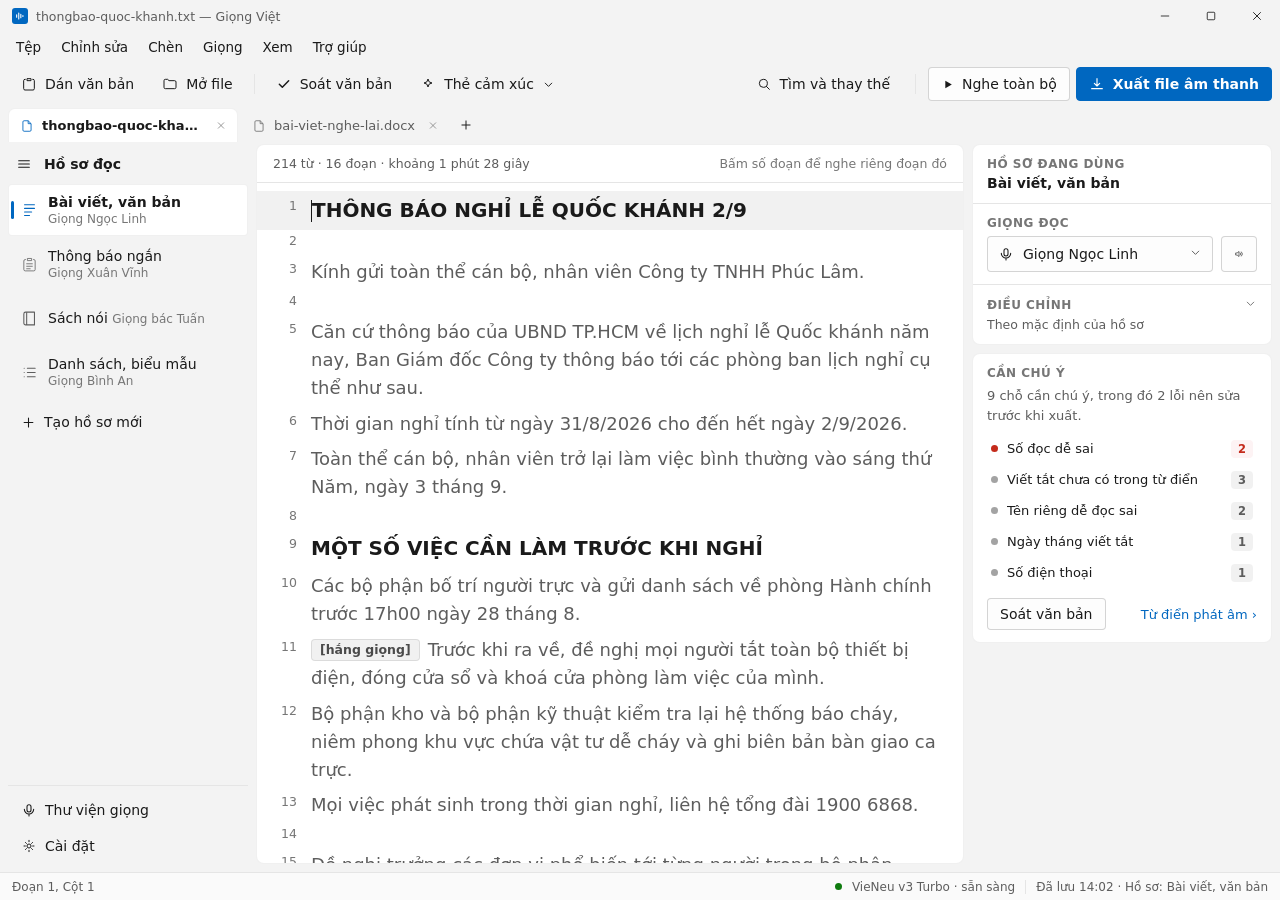
==== ui-moi/index.html @ 209a150d "feat: khởi tạo kho Giọng Việt Đổi tên dự án từ GiongDoc sang Giọng Việt (tên kỹ thuật GiongViet).  N" ====
﻿<!DOCTYPE html>
<html lang="vi" data-theme="light">
<head>
<meta charset="utf-8">
<title>Giọng Việt</title>
<link rel="stylesheet" href="app.css">
<link rel="stylesheet" href="man-hinh-chinh.css">
<link rel="stylesheet" href="man-soat.css">
<link rel="stylesheet" href="man-giong.css">
</head>
<body>

<svg width="0" height="0" style="position:absolute" aria-hidden="true"><defs>
  <symbol id="i-hieu" viewBox="0 0 24 24"><path d="M4 9v6M9 5v14M14 8v8M19 11v2" fill="none" stroke="currentColor" stroke-width="2.6" stroke-linecap="round"/></symbol>
  <symbol id="i-thunho" viewBox="0 0 12 12"><path d="M1 6h10" stroke="currentColor" fill="none"/></symbol>
  <symbol id="i-phongto" viewBox="0 0 12 12"><rect x="1.5" y="1.5" width="9" height="9" rx="1" stroke="currentColor" fill="none"/></symbol>
  <!-- Hai ô chồng nhau = "thu về cỡ vừa", đúng biểu tượng Windows dùng khi
       cửa sổ đang phóng to. Một ô vuông = "phóng to". -->
  <symbol id="i-thuvua" viewBox="0 0 12 12"><rect x="1.5" y="3.5" width="7" height="7" rx="1" stroke="currentColor" fill="none"/><path d="M3.8 3.3V2.2a1 1 0 011-1h4.9a1 1 0 011 1v4.9a1 1 0 01-1 1H9.3" stroke="currentColor" fill="none"/></symbol>
  <symbol id="i-dong" viewBox="0 0 12 12"><path d="M1.5 1.5l9 9M10.5 1.5l-9 9" stroke="currentColor" stroke-width="1.1" fill="none"/></symbol>
  <symbol id="i-dan" viewBox="0 0 24 24"><path d="M9 4h6v3H9z" stroke="currentColor" stroke-width="1.5" fill="none" stroke-linejoin="round"/><path d="M7 5H6a2 2 0 00-2 2v12a2 2 0 002 2h12a2 2 0 002-2V7a2 2 0 00-2-2h-1" stroke="currentColor" stroke-width="1.5" fill="none" stroke-linejoin="round"/></symbol>
  <symbol id="i-danto" viewBox="0 0 24 24"><path d="M9 3.5h6v3H9z" stroke="currentColor" stroke-width="1.1" fill="none" stroke-linejoin="round"/><path d="M7 5H6a2 2 0 00-2 2v12a2 2 0 002 2h12a2 2 0 002-2V7a2 2 0 00-2-2h-1" stroke="currentColor" stroke-width="1.1" fill="none" stroke-linejoin="round"/><path d="M8 11h8M8 14.5h8M8 18h5" stroke="currentColor" stroke-width="1.1" fill="none" stroke-linecap="round"/></symbol>
  <symbol id="i-thumuc" viewBox="0 0 24 24"><path d="M3 7a2 2 0 012-2h3.5l2 2H19a2 2 0 012 2v8a2 2 0 01-2 2H5a2 2 0 01-2-2z" stroke="currentColor" stroke-width="1.5" fill="none" stroke-linejoin="round"/></symbol>
  <symbol id="i-tich" viewBox="0 0 24 24"><path d="M5 12.5l4.5 4.5L19 7" stroke="currentColor" stroke-width="2.2" fill="none" stroke-linecap="round" stroke-linejoin="round"/></symbol>
  <symbol id="i-mui" viewBox="0 0 24 24"><path d="M6 9.5l6 6 6-6" stroke="currentColor" stroke-width="1.8" fill="none" stroke-linecap="round"/></symbol>
  <symbol id="i-kinhlup" viewBox="0 0 24 24"><circle cx="11" cy="11" r="6" stroke="currentColor" stroke-width="1.5" fill="none"/><path d="M15.5 15.5L20 20" stroke="currentColor" stroke-width="1.5" fill="none" stroke-linecap="round"/></symbol>
  <symbol id="i-tamgiac" viewBox="0 0 24 24"><path d="M8 5l12 7-12 7z" fill="currentColor"/></symbol>
  <symbol id="i-xuat" viewBox="0 0 24 24"><path d="M12 4v11m0 0l-4-4m4 4l4-4M4 19h16" stroke="currentColor" stroke-width="1.7" fill="none" stroke-linecap="round" stroke-linejoin="round"/></symbol>
  <symbol id="i-tep" viewBox="0 0 24 24"><path d="M14 3v5h5" stroke="currentColor" stroke-width="1.5" fill="none" stroke-linejoin="round"/><path d="M14 3H7a2 2 0 00-2 2v14a2 2 0 002 2h10a2 2 0 002-2V8z" stroke="currentColor" stroke-width="1.5" fill="none" stroke-linejoin="round"/></symbol>
  <symbol id="i-cong" viewBox="0 0 24 24"><path d="M12 5v14M5 12h14" stroke="currentColor" stroke-width="1.7" fill="none" stroke-linecap="round"/></symbol>
  <symbol id="i-bagach" viewBox="0 0 24 24"><path d="M4 7h16M4 12h16M4 17h16" stroke="currentColor" stroke-width="1.6" fill="none" stroke-linecap="round"/></symbol>
  <symbol id="i-micro" viewBox="0 0 24 24"><path d="M12 4a3 3 0 013 3v5a3 3 0 01-6 0V7a3 3 0 013-3zM5 11a7 7 0 0014 0M12 18v3" stroke="currentColor" stroke-width="1.6" fill="none" stroke-linecap="round"/></symbol>
  <symbol id="i-loa" viewBox="0 0 24 24"><path d="M4 9.5h3.5L12 6v12l-4.5-3.5H4z" stroke="currentColor" stroke-width="1.5" fill="none" stroke-linejoin="round"/><path d="M15.5 9.5a3.5 3.5 0 010 5M18 7a7 7 0 010 10" stroke="currentColor" stroke-width="1.5" fill="none" stroke-linecap="round"/></symbol>
  <symbol id="i-banhrang" viewBox="0 0 24 24"><circle cx="12" cy="12" r="3" stroke="currentColor" stroke-width="1.5" fill="none"/><path d="M12 3.5v2M12 18.5v2M4.5 12h2M17.5 12h2M6.7 6.7l1.4 1.4M15.9 15.9l1.4 1.4M17.3 6.7l-1.4 1.4M8.1 15.9l-1.4 1.4" stroke="currentColor" stroke-width="1.5" fill="none" stroke-linecap="round"/></symbol>
  <symbol id="i-sach" viewBox="0 0 24 24"><path d="M4 5.5A2.5 2.5 0 016.5 3H19v18H6.5A2.5 2.5 0 014 18.5z" stroke="currentColor" stroke-width="1.5" fill="none" stroke-linejoin="round"/><path d="M8 3v18" stroke="currentColor" stroke-width="1.5" fill="none"/></symbol>
  <symbol id="i-danhsach" viewBox="0 0 24 24"><path d="M9 6h11M9 12h11M9 18h11M4.5 6h.01M4.5 12h.01M4.5 18h.01" stroke="currentColor" stroke-width="1.5" fill="none" stroke-linecap="round"/></symbol>
  <symbol id="i-baiviet" viewBox="0 0 24 24"><path d="M5 4h14M5 9h14M5 14h10M5 19h7" stroke="currentColor" stroke-width="1.5" fill="none" stroke-linecap="round"/></symbol>
  <symbol id="i-tamdung" viewBox="0 0 24 24"><path d="M7 5h3.6v14H7zM13.4 5H17v14h-3.6z" fill="currentColor"/></symbol>
  <symbol id="i-dunghan" viewBox="0 0 24 24"><rect x="5" y="5" width="14" height="14" rx="1.5" fill="currentColor"/></symbol>
  <symbol id="i-canhbao" viewBox="0 0 24 24"><path d="M12 2a10 10 0 100 20 10 10 0 000-20zm1 15h-2v-2h2zm0-4h-2V7h2z" fill="currentColor"/></symbol>
  <symbol id="i-cx" viewBox="0 0 24 24"><path d="M12 4.5l1.7 4.3 4.3 1.7-4.3 1.7L12 16.5l-1.7-4.3L6 10.5l4.3-1.7z" stroke="currentColor" stroke-width="1.5" fill="none" stroke-linejoin="round"/></symbol>
</defs></svg>

<div class="man-chinh" id="goc"></div>
<div id="lopnoi"></div>

<script src="du-lieu-mau.js"></script>
<script src="trang-thai.js"></script>
<script src="tinh-huong.js"></script>
<script src="cau-noi.js"></script>
<script src="hop-thoai.js"></script>
<script src="man-soat.js"></script>
<script src="man-giong.js"></script>
<script src="man-tudien.js"></script>
<script src="man-caidat.js"></script>
<script src="giao-dien.js"></script>
</body>
</html>
---- ui-moi/app.css ----
/* Giọng Việt — lớp token và control cơ bản.
   Hệ thiết kế WinUI 3 / Fluent (Windows 11). Mọi con số ở đây lấy đúng từ
   design_handoff_giongdoc/README.md, không tự đặt.

   Đây là mốc 2: chỉ token + control dùng chung. Bố cục từng màn hình nằm ở
   các tệp sau, đừng nhét vào đây.

   Đổi sáng/tối bằng thuộc tính data-theme trên thẻ <html>. */

/* ============================================================ 1. MÀU */

:root {
  --bg: #f3f3f3;
  --layer: #ffffff;
  --layer2: #fafafa;

  --stroke: rgba(0, 0, 0, .0578);
  --stroke2: rgba(0, 0, 0, .16);
  --divider: #e5e5e5;

  --txt: #1a1a1a;
  --txt2: #5d5d5d;
  --txt3: #767676;
  --dis: #a3a3a3;

  --ctl: #fdfdfd;
  --ctl-h: #f6f6f6;
  --sub-h: rgba(0, 0, 0, .037);
  --sel: rgba(0, 0, 0, .055);

  --acc: #0067c0;
  --acc-h: #1a75c6;
  --acc-txt: #ffffff;
  --acc-soft: rgba(0, 103, 192, .09);
  --hl: rgba(0, 103, 192, .11);

  --chip-bg: rgba(0, 0, 0, .055);
  --chip-bd: rgba(0, 0, 0, .09);
  --chip-fg: #4a4a4a;

  --ok: #0f7b0f;
  --err: #c42b1c;
  --err-bg: #fdf3f4;
  --err-bd: #eecfd2;
  --warn: #9d5d00;
  --warn-bg: #fff9ec;
  --warn-bd: #f0e2c2;

  --rail: #868686;
  --mark: rgba(0, 103, 192, .14);

  --shadow: 0 8px 16px rgba(0, 0, 0, .14);
  --shadow-hop: 0 32px 64px rgba(0, 0, 0, .32);
  --shadow-bao: 0 12px 28px rgba(0, 0, 0, .28);
  --scrim: rgba(0, 0, 0, .34);

  /* Nút đóng cửa sổ giữ nguyên màu này ở CẢ HAI chế độ - đây là quy ước của
     Windows, đổi theo nền tối là người dùng không nhận ra nút đóng nữa. */
  --dong: #c42b1c;

  /* Cỡ chữ vùng đọc tách riêng để phóng to được (Ctrl+= / Ctrl+-). Nhiều
     người dùng chương trình này đã lớn tuổi. */
  --co-doan: 18px;
  --dong-doan: 1.55;
}

:root[data-theme='dark'] {
  --bg: #202020;
  --layer: #2b2b2b;
  --layer2: #272727;

  --stroke: rgba(255, 255, 255, .07);
  --stroke2: rgba(255, 255, 255, .10);
  --divider: #303030;

  --txt: #ffffff;
  --txt2: rgba(255, 255, 255, .73);
  --txt3: rgba(255, 255, 255, .60);
  --dis: rgba(255, 255, 255, .38);

  --ctl: rgba(255, 255, 255, .06);
  --ctl-h: rgba(255, 255, 255, .084);
  --sub-h: rgba(255, 255, 255, .06);
  --sel: rgba(255, 255, 255, .08);

  --acc: #4cc2ff;
  --acc-h: #47b1e8;
  --acc-txt: #000000;
  --acc-soft: rgba(76, 194, 255, .12);
  --hl: rgba(76, 194, 255, .13);

  --chip-bg: rgba(255, 255, 255, .09);
  --chip-bd: rgba(255, 255, 255, .14);
  --chip-fg: rgba(255, 255, 255, .82);

  --ok: #6ccb5f;
  --err: #ff99a4;
  --err-bg: #442726;
  --err-bd: #6b3a38;
  --warn: #fce100;
  --warn-bg: #3a3320;
  --warn-bd: #5c4f2a;

  --rail: #9a9a9a;
  --mark: rgba(76, 194, 255, .2);

  --shadow: 0 8px 16px rgba(0, 0, 0, .36);
}

/* ============================================================ 2. NỀN */

* { box-sizing: border-box; }

html, body {
  height: 100%;
  margin: 0;
  overflow: hidden;
}

body {
  background: var(--bg);
  color: var(--txt);
  font-family: 'Segoe UI Variable Text', 'Segoe UI', Inter, system-ui, sans-serif;
  font-size: 14px;
  /* Không cho bôi đen lung tung; chỗ nào cần bôi đen thì mở riêng bằng
     .chon-duoc. Vùng soạn thảo sẽ tự mở khi dựng tới. */
  user-select: none;
  cursor: default;
}

button, input, select, textarea { font: inherit; color: inherit; }
.chon-duoc { user-select: text; cursor: text; }

/* ============================================================ 3. CHỮ */

.d-tieude { font-size: 20px; font-weight: 700; line-height: var(--dong-doan); }
.d-than   { font-size: var(--co-doan); font-weight: 400; line-height: var(--dong-doan);
            color: var(--txt2); text-wrap: pretty; }
.d-than--doc { color: var(--txt); font-weight: 600; }

.c-nhan   { font-size: 14px; font-weight: 600; }
.c-phu    { font-size: 13px; color: var(--txt2); }
.c-goiy   { font-size: 12.5px; color: var(--txt3); }
.c-nho    { font-size: 12px; color: var(--txt3); }

/* Nhãn nhóm viết hoa: HỒ SƠ ĐANG DÙNG, GIỌNG ĐỌC, CẦN CHÚ Ý… */
.c-nhom {
  font-size: 12px;
  font-weight: 600;
  letter-spacing: .04em;
  text-transform: uppercase;
  color: var(--txt3);
}

/* Mọi con số phải thẳng cột, không thì danh sách nhảy múa khi số đổi. */
.so, .c-nho, .c-goiy { font-variant-numeric: tabular-nums; }

/* ============================================================ 4. CHUYỂN ĐỘNG */

@keyframes gd-xoay  { to { transform: rotate(360deg); } }
@keyframes gd-nhay  { 0%, 100% { opacity: .3; } 50% { opacity: 1; } }
@keyframes gd-nhap  { 0%, 49% { opacity: 1; } 50%, 100% { opacity: 0; } }
@keyframes gd-len   { from { transform: translateY(12px); opacity: 0; }
                      to   { transform: translateY(0); opacity: 1; } }

/* Người dùng tắt hiệu ứng trong Windows thì tôn trọng. */
@media (prefers-reduced-motion: reduce) {
  *, *::before, *::after {
    animation-duration: .01ms !important;
    animation-iteration-count: 1 !important;
    transition-duration: .01ms !important;
  }
}

/* ============================================================ 5. NÚT */

.nut {
  height: 32px;
  display: inline-flex;
  align-items: center;
  gap: 8px;
  padding: 0 12px;
  border: 1px solid transparent;
  border-radius: 4px;
  background: transparent;
  color: var(--txt);
  transition: background .15s;
}
.nut:hover:not(:disabled) { background: var(--sub-h); }
.nut:disabled { color: var(--dis); }

.nut--vien {
  border-color: var(--stroke2);
  background: var(--ctl);
}
.nut--vien:hover:not(:disabled) { background: var(--ctl-h); }
.nut--vien:disabled { border-color: var(--stroke); background: transparent; }

.nut--acc {
  border-color: var(--acc);
  background: var(--acc);
  color: var(--acc-txt);
  font-weight: 600;
}
.nut--acc:hover:not(:disabled) { background: var(--acc-h); border-color: var(--acc-h); }
/* Máy đọc lỗi thì nút Xuất tụt xuống dạng nút viền màu mờ, không phải nút đặc
   màu mờ - nút đặc nhìn vẫn như bấm được. */
.nut--acc:disabled {
  background: transparent;
  border-color: var(--stroke2);
  color: var(--dis);
}

.nut--icon { width: 32px; padding: 0; justify-content: center; }
.nut--cao  { height: 34px; }

/* ============================================================ 6. Ô CHỌN */

.chon {
  height: 36px;
  width: 100%;
  display: flex;
  align-items: center;
  gap: 9px;
  padding: 0 10px;
  border: 1px solid var(--stroke2);
  border-radius: 4px;
  background: var(--ctl);
  text-align: left;
  transition: background .15s;
}
.chon:hover:not(:disabled) { background: var(--ctl-h); }
.chon:disabled { color: var(--dis); border-color: var(--stroke); }
.chon__gt { flex: 1; min-width: 0; overflow: hidden; text-overflow: ellipsis; white-space: nowrap; }
.chon__mui { flex: none; color: var(--txt2); }

/* Ô nhập chữ: viền dưới 2px accent khi đang gõ, đúng kiểu Fluent. */
.onhap {
  height: 32px;
  padding: 0 10px;
  border: 1px solid var(--stroke2);
  border-bottom-width: 1px;
  border-radius: 4px;
  background: var(--ctl);
  color: var(--txt);
  user-select: text;
  cursor: text;
}
.onhap:focus {
  outline: none;
  border-bottom: 2px solid var(--acc);
  padding-bottom: 1px;
}

/* ============================================================ 7. THANH TRƯỢT */

.truot { position: relative; height: 24px; width: 100%; display: block; border: 0;
         background: transparent; }
.truot__ranh {
  position: absolute; left: 0; right: 0; top: 10px;
  height: 4px; border-radius: 2px;
  background: var(--rail); opacity: .5;
}
.truot__day {
  position: absolute; left: 0; top: 10px;
  height: 4px; border-radius: 2px;
  background: var(--acc);
}
.truot__num {
  position: absolute; top: 2px;
  width: 20px; height: 20px; margin-left: -10px;
  border: 1px solid var(--stroke2); border-radius: 50%;
  background: var(--layer);
  display: flex; align-items: center; justify-content: center;
}
.truot__num::after {
  content: ''; width: 11px; height: 11px; border-radius: 50%; background: var(--acc);
}
.truot:disabled .truot__day,
.truot:disabled .truot__num::after { background: var(--dis); }

/* ============================================================ 8. CÔNG TẮC */

.congtac {
  width: 40px; height: 20px; flex: none;
  padding: 0; border: 1px solid var(--stroke2); border-radius: 10px;
  background: transparent; position: relative;
  transition: background .15s, border-color .15s;
}
.congtac::after {
  content: ''; position: absolute; left: 4px; top: 50%;
  width: 12px; height: 12px; margin-top: -6px; border-radius: 50%;
  background: var(--txt2);
  transition: left .15s, background .15s;
}
.congtac[aria-checked='true'] { background: var(--acc); border-color: var(--acc); }
.congtac[aria-checked='true']::after { left: 22px; background: var(--acc-txt); }
.congtac:disabled { border-color: var(--stroke); }
.congtac:disabled::after { background: var(--dis); }

/* ============================================================ 9. CHIP */

.chip {
  display: inline-flex; align-items: center; gap: 5px;
  height: 24px; padding: 0 8px;
  border: 1px solid var(--chip-bd); border-radius: 4px;
  background: var(--chip-bg); color: var(--chip-fg);
  font-size: 12.5px; font-weight: 600;
  white-space: nowrap;
}
/* Chip bo tròn dùng cho nhãn Đang dùng, số đếm, nút ‹ Màn hình chính. */
.chip--tron { border-radius: 12px; padding: 0 10px; }
.chip--acc  { background: var(--acc-soft); border-color: var(--acc); color: var(--acc); }
.chip--dac  { background: var(--acc); border-color: var(--acc); color: var(--acc-txt);
              height: 18px; font-size: 11.5px; border-radius: 9px; }
.chip--err  { background: var(--err-bg); border-color: var(--err-bd); color: var(--err); }

/* Chấm trạng thái - luôn tròn hoàn toàn. */
.cham { width: 7px; height: 7px; border-radius: 50%; flex: none; background: var(--dis); }
.cham--ok { background: var(--ok); }
.cham--acc { background: var(--acc); animation: gd-nhay 1.2s ease-in-out infinite; }
.cham--err { background: var(--err); }
.cham--warn { background: var(--warn); }

/* ============================================================ 10. THẺ */

/* Thẻ KHÔNG có đổ bóng - chỉ viền 1px. Đổ bóng dành riêng cho thứ nổi lên
   trên (dropdown, hộp thoại, thông báo góc). */
.the {
  background: var(--layer);
  border: 1px solid var(--stroke);
  border-radius: 8px;
}
.the__ngan { height: 1px; background: var(--divider); }

/* ============================================================ 11. DROPDOWN */

.roi {
  min-width: 250px;
  padding: 4px;
  border: 1px solid var(--stroke);
  border-radius: 8px;
  background: var(--layer);
  box-shadow: var(--shadow);
}
.roi__nhom {
  padding: 8px 10px 4px;
  font-size: 12px; font-weight: 600; letter-spacing: .04em;
  text-transform: uppercase; color: var(--txt3);
}
.roi__muc {
  width: 100%; height: 32px;
  display: flex; align-items: center; gap: 10px;
  padding: 0 10px;
  border: 0; border-radius: 4px; background: transparent;
  text-align: left;
  transition: background .15s;
}
.roi__muc:hover:not(:disabled) { background: var(--sub-h); }
.roi__muc:disabled { color: var(--dis); }
.roi__tich { width: 14px; flex: none; color: var(--acc); }
.roi__ten  { flex: 1; min-width: 0; overflow: hidden; text-overflow: ellipsis; white-space: nowrap; }
.roi__phim { flex: none; color: var(--txt3); font-size: 12.5px; }
.roi__ngan { height: 1px; margin: 4px 6px; background: var(--divider); }

/* ============================================================ 12. HỘP THOẠI */

.man {
  position: fixed; inset: 0; z-index: 90;
  background: var(--scrim);
  display: flex; align-items: center; justify-content: center;
}
.hop {
  width: 600px; max-width: calc(100vw - 48px);
  border-radius: 8px;
  background: var(--layer);
  box-shadow: var(--shadow-hop);
  overflow: hidden;
}
.hop__dau { padding: 20px 24px 16px; }
.hop__ten { font-size: 20px; font-weight: 600; }
.hop__phu { margin-top: 4px; font-size: 13px; color: var(--txt3); }
.hop__than { padding: 0 24px 20px; }
.hop__chan {
  padding: 14px 24px;
  background: var(--layer2);
  border-top: 1px solid var(--divider);
  display: flex; align-items: center; gap: 8px;
}

/* Giai đoạn 2 và 3 của hộp xuất. Số đo lấy từ bản mẫu
   designs/GiongDoc - Xuất file âm thanh.dc.html, không phải từ README:
   hai chỗ đó lệch nhau và bản mẫu là bản chốt. */
.hop--hep { width: 520px; }
.hop__chan--doi { padding: 16px 24px; }
.nut--rong { flex: 1; height: 38px; justify-content: center; font-size: 15px; }

.xuat2 { padding: 22px 24px 20px; }
.xuat2__dau { display: flex; align-items: center; gap: 11px; }
.xuat2__ten { font-size: 20px; font-weight: 600; }

.quay {
  width: 16px; height: 16px; flex: none;
  border-radius: 8px;
  border: 2px solid var(--stroke2);
  border-top-color: var(--acc);
  animation: gd-quay .8s linear infinite;
}
@keyframes gd-quay { to { transform: rotate(360deg); } }

.xuat2__rai {
  margin-top: 18px;
  height: 5px; border-radius: 3px;
  background: var(--rail);
  overflow: hidden;
}
.xuat2__rai i {
  display: block; height: 5px; border-radius: 3px;
  background: var(--acc);
  transition: width .25s;
}

.xuat2__dong {
  display: flex; justify-content: space-between;
  font-size: 14px; color: var(--txt2);
}
.xuat2__dong b {
  font-weight: 400; color: var(--txt);
  font-variant-numeric: tabular-nums;
}
.xuat2__dong--nhe { margin-top: 9px; font-variant-numeric: tabular-nums; }
.xuat2__bang { margin-top: 18px; display: flex; flex-direction: column; gap: 9px; }
.xuat2__nhac { margin-top: 16px; font-size: 13px; color: var(--txt3); }

.xuat3__tich {
  width: 22px; height: 22px; flex: none;
  border-radius: 11px;
  background: var(--ok);
  display: flex; align-items: center; justify-content: center;
  color: #fff;
}
.xuat3__the {
  margin-top: 16px;
  padding: 13px;
  border: 1px solid var(--stroke); border-radius: 6px;
  background: var(--layer2);
}
.xuat3__tep { font-size: 14px; font-weight: 600; }
.xuat3__so { margin-top: 6px; display: flex; flex-direction: column; gap: 5px; }
.xuat3__duong {
  margin-top: 12px;
  font-size: 13px; color: var(--txt3);
  word-break: break-all;
}

/* Hộp thoại chỉ để đọc (Trợ giúp). Chữ 14px chứ không nhỏ hơn: người dùng
   đích lớn tuổi, mà đây đúng là chỗ họ mở ra khi đang bí. */
.tin { padding-top: 14px; max-height: 60vh; overflow-y: auto; }
.tin__doan { font-size: 14px; line-height: 1.55; margin-bottom: 10px; }
.tin__cap {
  display: flex; justify-content: space-between; gap: 16px;
  font-size: 14px; padding: 5px 0;
  border-bottom: 1px solid var(--divider);
}
.tin__cap:last-child { border-bottom: 0; }
.tin__cap b { font-weight: 600; font-variant-numeric: tabular-nums; white-space: nowrap; }

/* Người bật "giảm chuyển động" trong Windows thì vòng xoay đứng yên - vẫn
   nhìn ra là đang chờ nhờ phần trăm và thanh tiến trình bên dưới. */
@media (prefers-reduced-motion: reduce) {
  .quay { animation: none; }
}

/* ============================================================ 13. DẢI CẢNH BÁO */

.dai {
  display: flex; align-items: center; gap: 12px;
  margin: 0 8px;
  padding: 10px 12px;
  border: 1px solid var(--warn-bd); border-radius: 6px;
  background: var(--warn-bg);
}
.dai__icon { flex: none; color: var(--warn); display: flex; }
.dai__than { flex: 1; min-width: 0; }
.dai__ten  { font-size: 14px; font-weight: 600; color: var(--txt); }
.dai__noi  { margin-top: 2px; font-size: 13.5px; color: var(--txt2); }
.dai__nut  { flex: none; display: flex; gap: 8px; }

.dai--err { border-color: var(--err-bd); background: var(--err-bg); }
.dai--err .dai__icon { color: var(--err); }

/* ============================================================ 14. THÔNG BÁO GÓC */

.bao {
  position: fixed; right: 16px; bottom: 16px; z-index: 80;
  width: 360px;
  padding: 14px 16px;
  border: 1px solid var(--stroke); border-radius: 8px;
  background: var(--layer);
  box-shadow: var(--shadow-bao);
  animation: gd-len .2s ease-out;
}
.bao__ten { font-size: 14px; font-weight: 600; }
.bao__noi { margin-top: 4px; font-size: 13px; color: var(--txt2); }
.bao__nut { margin-top: 12px; display: flex; gap: 8px; }

/* ============================================================ 15. VÒNG XOAY */

.xoay {
  width: 16px; height: 16px; flex: none;
  border: 2px solid var(--rail);
  border-top-color: var(--acc);
  border-radius: 50%;
  animation: gd-xoay .8s linear infinite;
}
.xoay--to { width: 18px; height: 18px; }
.xoay--nho { width: 11px; height: 11px; border-width: 1.5px; }

/* Con trỏ nháy ở đầu đoạn đang chọn. */
.nhap {
  display: inline-block; width: 1px; height: 1.1em;
  background: var(--txt); vertical-align: text-bottom;
  animation: gd-nhap 1.1s step-end infinite;
}

/* ============================================================ 16. THANH CUỘN */

::-webkit-scrollbar { width: 12px; height: 12px; }
::-webkit-scrollbar-track { background: transparent; }
::-webkit-scrollbar-thumb {
  background: var(--rail);
  opacity: .4;
  border: 4px solid transparent;
  border-radius: 6px;
  background-clip: content-box;
}
::-webkit-scrollbar-thumb:hover { border-width: 3px; }

.an { display: none !important; }
---- ui-moi/man-hinh-chinh.css ----
/* Giọng Việt — bố cục màn hình chính.
   Đi kèm app.css (token + control). Mọi kích thước lấy từ README mục
   "Màn hình 1 — Màn hình chính".

   Xếp dọc: tiêu đề 32 → menu 30 → công cụ 44 → tab 36 → (tìm) → (cảnh báo)
   → ba cột (co giãn) → (thanh phát 46) → trạng thái 28. */

.man-chinh { height: 100vh; display: flex; flex-direction: column; background: var(--bg); }

/* ============================================================ thanh tiêu đề 32 */

.tieude { height: 32px; flex: none; display: flex; align-items: center; }
.tieude__dau { display: flex; align-items: center; gap: 8px; padding-left: 12px; }
.dau-hieu { width: 16px; height: 16px; border-radius: 3px; background: var(--acc);
            display: flex; align-items: center; justify-content: center; color: var(--acc-txt); }
.tieude__ten { font-size: 12.5px; color: var(--txt2); }
.tieude__keo { flex: 1; height: 100%; }
.cuaso { width: 46px; height: 32px; border: 0; background: transparent; color: var(--txt);
         display: flex; align-items: center; justify-content: center; transition: background .15s; }
.cuaso:hover { background: var(--sub-h); }
.cuaso--dong:hover { background: var(--dong); color: #fff; }

/* ============================================================ thanh menu 30 */

.menu { height: 30px; flex: none; display: flex; align-items: center; padding: 0 6px;
        position: relative; }
.menu__muc { height: 22px; padding: 0 10px; border: 0; border-radius: 4px;
             background: transparent; font-size: 13.5px; transition: background .15s; }
.menu__muc:hover, .menu__muc.dang-mo { background: var(--sub-h); }
.menu__roi { position: absolute; top: 30px; z-index: 60; }

/* ============================================================ thanh công cụ 44 */

.congcu { height: 44px; flex: none; display: flex; align-items: center; gap: 2px;
          padding: 0 8px; }
.congcu__ngan { width: 1px; height: 20px; margin: 0 6px; background: var(--divider); flex: none; }
.congcu__phai { margin-left: auto; display: flex; align-items: center; gap: 6px; }

/* Nút Nghe toàn bộ lúc đang đọc: nền accent nhạt + viền accent, nhìn là biết
   nó đang chạy chứ không phải nút chờ bấm. Chủ dự án yêu cầu — đặc tả gốc để
   nút này bất động, nhưng bấm một nút mà không thấy gì đổi thì người không
   rành máy tính tưởng máy không nhận. */
.nut--vien.dang-phat {
  background: var(--acc-soft);
  border-color: var(--acc);
  color: var(--acc);
  font-weight: 600;
}
.nut--vien.dang-phat:hover:not(:disabled) { background: var(--acc-soft); }

/* ============================================================ dải tab 36 */

.daitab { height: 36px; flex: none; display: flex; align-items: flex-end; gap: 2px;
          padding: 0 8px; }
.tab { height: 34px; max-width: 230px; display: flex; align-items: center; gap: 8px;
       padding: 0 6px 0 11px; border: 1px solid transparent; border-bottom: 0;
       border-radius: 7px 7px 0 0; background: transparent; color: var(--txt2);
       transition: background .15s; }
.tab:hover { background: var(--sub-h); }
.tab.dang-xem { background: var(--layer); border-color: var(--stroke); color: var(--txt);
                font-weight: 600; }
.tab.dang-xem .tab__icon { color: var(--acc); }
.tab__icon { flex: none; color: var(--txt3); display: flex; }
.tab__ten { flex: 1; min-width: 0; overflow: hidden; text-overflow: ellipsis;
            white-space: nowrap; font-size: 13px; }
.tab__dong { width: 20px; height: 20px; flex: none; border: 0; border-radius: 4px;
             background: transparent; color: var(--txt3); display: flex;
             align-items: center; justify-content: center; }
.tab__dong:hover { background: var(--sel); color: var(--txt); }
.daitab__them { width: 28px; height: 28px; margin-bottom: 3px; }

/* ============================================================ thanh tìm và thay thế */

.tim { flex: none; height: 46px; margin: 0 8px 6px; padding: 0 12px;
       display: flex; align-items: center; gap: 10px;
       border: 1px solid var(--stroke2); border-radius: 6px; background: var(--layer); }
.tim__nhan { font-size: 13px; color: var(--txt2); flex: none; }
.tim__o { width: 180px; flex: none; }
.tim__dem { font-size: 12.5px; color: var(--txt3); flex: none;
            font-variant-numeric: tabular-nums; }
.tim__ngan { width: 1px; height: 22px; background: var(--divider); flex: none; }
.tim__dong { margin-left: auto; }

/* ============================================================ vùng ba cột */

.thanchinh { flex: 1; min-height: 0; display: flex; gap: 8px; padding: 2px 8px 8px; }

/* --- cột trái 240 --- */

.trai { width: 240px; flex: none; display: flex; flex-direction: column; }
.trai.thu-gon { width: 44px; }
.trai__dau { height: 40px; display: flex; align-items: center; gap: 4px; }
.trai__ten { font-size: 14px; font-weight: 600; }
.trai__ds { flex: 1; min-height: 0; overflow: auto; }

.hoso { position: relative; width: 100%; min-height: 52px; display: flex; align-items: center;
        gap: 10px; padding: 7px 10px 7px 12px; margin-bottom: 2px;
        border: 1px solid transparent; border-radius: 4px; background: transparent;
        text-align: left; transition: background .15s; }
.hoso:hover { background: var(--sub-h); }
.hoso.dang-dung { background: var(--layer); border-color: var(--stroke); }
.hoso.dang-dung::before { content: ''; position: absolute; left: 2px; top: 50%;
                          margin-top: -9px; width: 3px; height: 18px; border-radius: 2px;
                          background: var(--acc); }
.hoso__icon { flex: none; color: var(--txt2); display: flex; }
.hoso.dang-dung .hoso__icon { color: var(--acc); }
.hoso__than { flex: 1; min-width: 0; }
.hoso__ten { font-size: 14px; }
.hoso.dang-dung .hoso__ten { font-weight: 600; }
.hoso__giong { font-size: 12px; color: var(--txt3); overflow: hidden;
               text-overflow: ellipsis; white-space: nowrap; }

.trai__chan { flex: none; border-top: 1px solid var(--divider); padding-top: 6px; margin-top: 6px; }
.trai__lienket { width: 100%; height: 36px; justify-content: flex-start; }

/* dải icon khi thu gọn */
.trai.thu-gon .hoso { width: 36px; min-height: 36px; padding: 0; justify-content: center;
                      margin: 0 auto 4px; }
.trai.thu-gon .hoso.dang-dung { background: var(--acc-soft); border-color: transparent; }
.trai.thu-gon .hoso.dang-dung::before { display: none; }
.trai.thu-gon .hoso.dang-dung .hoso__icon { color: var(--acc); }
.trai.thu-gon .hoso__than,
.trai.thu-gon .trai__ten,
.trai.thu-gon .nhan-chu { display: none; }
.trai.thu-gon .trai__lienket { width: 36px; padding: 0; justify-content: center; margin: 0 auto; }

/* --- vùng đọc --- */

.doc { flex: 1; min-width: 0; display: flex; flex-direction: column;
       background: var(--layer); border: 1px solid var(--stroke); border-radius: 8px;
       overflow: hidden; }
.doc__dau { height: 38px; flex: none; display: flex; align-items: center;
            padding: 0 16px; border-bottom: 1px solid var(--divider); }
.doc__thongke { font-size: 12.5px; color: var(--txt2); font-variant-numeric: tabular-nums; }
.doc__goiy { margin-left: auto; font-size: 12.5px; color: var(--txt3); }
.doc__cuon { flex: 1; min-height: 0; overflow: auto; padding: 8px 0 24px; }

.doan { position: relative; width: 100%; display: flex; align-items: flex-start;
        padding: 4px 0; border: 0; background: transparent; text-align: left;
        transition: background .15s; }
.doan:hover { background: var(--sub-h); }
.doan.dang-chon { background: var(--sel); }
.doan.dang-doc { background: var(--hl); box-shadow: inset 3px 0 0 var(--acc); }
.doan.doc-xong .doan__chu, .doan.doc-xong .doan__so { color: var(--dis); }

.doan__so { width: 54px; flex: none; padding-right: 14px; text-align: right;
            font-size: 12.5px; line-height: var(--dong-doan); color: var(--txt3);
            font-variant-numeric: tabular-nums; border: 0; background: transparent;
            border-radius: 4px; transition: background .15s, color .15s; }
.doan__so:hover { color: var(--acc); background: var(--acc-soft); }
.doan.dang-doc .doan__so { color: var(--acc); font-weight: 700; }
.doan__than { flex: 1; min-width: 0; max-width: 700px; padding-right: 24px; }
/* ==================================================== viền kéo đổi cỡ cửa sổ

   Cửa sổ frameless nên phải tự vẽ mép. Dải 6px ở cạnh, 12px ở góc — đủ rộng
   để tay người lớn tuổi bắt trúng, đủ hẹp để không nuốt mất cú bấm vào nút
   nằm sát mép. Trong suốt hoàn toàn, chỉ đổi hình con trỏ. */
.vien { position: fixed; z-index: 200; }
.vien--tren   { top: 0; left: 8px; right: 8px; height: 6px; cursor: ns-resize; }
.vien--duoi   { bottom: 0; left: 8px; right: 8px; height: 6px; cursor: ns-resize; }
.vien--trai   { left: 0; top: 8px; bottom: 8px; width: 6px; cursor: ew-resize; }
.vien--phai   { right: 0; top: 8px; bottom: 8px; width: 6px; cursor: ew-resize; }
.vien--trentrai  { top: 0; left: 0; width: 12px; height: 12px; cursor: nwse-resize; }
.vien--duoiphai  { bottom: 0; right: 0; width: 12px; height: 12px; cursor: nwse-resize; }
.vien--trenphai  { top: 0; right: 0; width: 12px; height: 12px; cursor: nesw-resize; }
.vien--duoitrai  { bottom: 0; left: 0; width: 12px; height: 12px; cursor: nesw-resize; }

/* --zoom-doc do màn Cài đặt đặt (1 = 100%). Chỉ nhân vào cỡ chữ VÙNG ĐỌC:
   phóng cả giao diện thì nút và menu to ra theo, tràn khỏi cửa sổ, và người
   lớn tuổi mất luôn chỗ bấm. */
.doan__chu { font-size: calc(var(--co-doan) * var(--zoom-doc, 1));
             line-height: var(--dong-doan); color: var(--txt2);
             text-wrap: pretty; overflow-wrap: break-word; }
.doan.dang-doc .doan__chu { color: var(--txt); font-weight: 600; }
.doan--tieude .doan__chu { font-size: calc(20px * var(--zoom-doc, 1));
                           font-weight: 700; color: var(--txt); }
.doan--trong { min-height: 24px; padding: 0; }
.doan--trong .doan__than { height: 24px; }
/* Tô từng chữ chạy theo tiếng đọc.

   Đặc tả mới chỉ quy định tô cả đoạn, nhưng chủ dự án giữ lại tính năng này
   của bản cũ: người nghe bám được đúng chỗ máy đang đọc, nhất là người lớn
   tuổi đọc theo bằng mắt.

   Cố ý KHÔNG đổi độ đậm theo từng chữ: chữ đậm rộng hơn chữ thường nên cả
   đoạn sẽ nhích qua nhích lại theo từng tiếng, nhìn rất mỏi mắt. */
.tu.da-doc { color: var(--dis); }
.tu.dang-doc {
  color: var(--acc);
  background: var(--acc-soft);
  border-radius: 3px;
  box-shadow: 0 0 0 2px var(--acc-soft);
}

.doan__the { display: inline-flex; align-items: center; height: 22px; padding: 0 8px;
             margin-right: 8px; border: 1px solid var(--chip-bd); border-radius: 4px;
             background: var(--chip-bg); color: var(--chip-fg);
             font-size: 12.5px; font-weight: 600; white-space: nowrap; vertical-align: 2px; }

/* trạng thái rỗng */
.rong { flex: 1; display: flex; align-items: center; justify-content: center; padding: 24px; }
.rong__khung { width: 500px; max-width: 100%; padding: 44px 32px; text-align: center;
               border: 1.5px dashed var(--stroke2); border-radius: 8px; background: var(--layer2); }
.rong__icon { color: var(--txt3); opacity: .75; margin-bottom: 14px; }
.rong__ten { font-size: 18px; font-weight: 600; margin-bottom: 8px; }
.rong__phu { font-size: 14px; line-height: 1.6; color: var(--txt2); margin-bottom: 20px; }
.rong__phu b { color: var(--txt); }
.rong__nut { display: flex; gap: 8px; justify-content: center; }

/* --- cột phải 300 --- */

.phai { width: 300px; flex: none; display: flex; flex-direction: column; gap: 8px;
        overflow: auto; }
.the__phan { padding: 12px 14px; }
.the__nhan { font-size: 12px; font-weight: 600; letter-spacing: .04em;
             text-transform: uppercase; color: var(--txt3); }
.giong-hang { display: flex; gap: 8px; margin-top: 6px; }
.giong-hang .chon { flex: 1; min-width: 0; }
.giong-hang .nut { width: 36px; height: 36px; flex: none; justify-content: center;
                   border: 1px solid var(--stroke2); background: var(--ctl); }
.mau-dang-phat { display: flex; align-items: center; gap: 7px; margin-top: 8px;
                 font-size: 12.5px; color: var(--acc); }

.chinh__dau { width: 100%; display: flex; align-items: center; gap: 6px; padding: 0;
              border: 0; background: transparent; }
.chinh__mui { margin-left: auto; color: var(--txt3); transition: transform .15s; }
.chinh__mui.mo { transform: rotate(180deg); }
.chinh__tom { margin-top: 4px; font-size: 12.5px; color: var(--txt2); }
.chinh__truot { margin-top: 12px; }
.chinh__hang { display: flex; justify-content: space-between; margin-bottom: 2px; }
.chinh__ten { font-size: 13px; color: var(--txt2); }
.chinh__gt { font-size: 12.5px; color: var(--txt3); font-variant-numeric: tabular-nums; }

.chuy__cau { margin-top: 6px; font-size: 13px; color: var(--txt2); line-height: 1.5; }
.chuy__dong { width: 100%; height: 31px; display: flex; align-items: center; gap: 9px;
              padding: 0 4px; border: 0; border-radius: 4px; background: transparent;
              text-align: left; transition: background .15s; }
.chuy__dong:hover { background: var(--sub-h); }
.chuy__ten { flex: 1; min-width: 0; font-size: 13px; overflow: hidden;
             text-overflow: ellipsis; white-space: nowrap; }
.chuy__dem { flex: none; min-width: 22px; height: 18px; padding: 0 6px; border-radius: 4px;
             background: var(--chip-bg); color: var(--txt2); font-size: 11.5px;
             font-weight: 600; display: flex; align-items: center; justify-content: center; }
.chuy__dem.nang { background: var(--err-bg); color: var(--err); }
.chuy__chan { display: flex; align-items: center; gap: 8px; margin-top: 10px; }
.lienket { border: 0; background: transparent; color: var(--acc); font-size: 13px;
           padding: 0; margin-left: auto; }

/* ============================================================ thanh phát 46 */

.phat { height: 46px; flex: none; display: flex; align-items: center; gap: 12px;
        margin: 0 8px 6px; padding: 0 12px;
        border: 1px solid var(--stroke); border-radius: 6px; background: var(--layer); }
.phat__nut { width: 32px; height: 32px; flex: none; justify-content: center; }
.phat__nut--acc { background: var(--acc); border-color: var(--acc); color: var(--acc-txt); }
.phat__nut--acc:hover { background: var(--acc-h); }
.phat__dong { font-size: 14px; font-weight: 600; flex: none; }
.phat__gio { font-size: 12.5px; color: var(--txt2); font-variant-numeric: tabular-nums;
             flex: none; }
.phat__tien { width: 150px; height: 3px; flex: none; border-radius: 2px;
              background: var(--rail); opacity: .5; overflow: hidden; }
.phat__tien i { display: block; height: 100%; background: var(--acc); opacity: 1; }
.phat__ghi { font-size: 12.5px; color: var(--txt3); flex: 1; min-width: 0; }
.phat__huy { margin-left: auto; flex: none; }

/* ============================================================ thanh trạng thái 28 */

.trangthai { height: 28px; flex: none; display: flex; align-items: center; gap: 10px;
             padding: 0 12px; background: var(--layer2);
             border-top: 1px solid var(--divider); font-size: 12px; color: var(--txt2); }
.trangthai__so { font-variant-numeric: tabular-nums; }
.trangthai__phai { margin-left: auto; display: flex; align-items: center; gap: 10px; }
.trangthai__ngan { width: 1px; height: 14px; background: var(--divider); }

/* ============================================================ ô chọn giọng */

/* Rộng hơn dropdown thường vì tên giọng dài, và cao có hạn vì máy thật có 14
   giọng — dài quá thì tràn khỏi cửa sổ, người dùng không thấy giọng cuối. */
.roi--giong {
  width: 320px;
  max-height: 420px;
  overflow-y: auto;
  overflow-x: hidden;
}

.roi__muc--hai { height: auto; min-height: 46px; padding: 7px 10px; }
.roi__than { flex: 1; min-width: 0; display: flex; flex-direction: column; gap: 1px; }
.roi__muc--hai .roi__ten { font-size: 14px; }
.roi__phu {
  font-size: 12.5px; color: var(--txt3);
  overflow: hidden; text-overflow: ellipsis; white-space: nowrap;
}

/* Nút nghe thử: mờ đi cho khỏi tranh chú ý với tên giọng, rê chuột mới rõ. */
.roi__nghe {
  flex: none; width: 26px; height: 26px; border-radius: 4px;
  display: flex; align-items: center; justify-content: center;
  color: var(--txt3); opacity: .55; transition: opacity .15s, background .15s;
}
.roi__muc--hai:hover .roi__nghe { opacity: 1; }
.roi__nghe:hover { background: var(--sel); color: var(--acc); }

/* Nút loa cạnh ô chọn giọng, lúc đang đọc thử. */
.nut--dang {
  color: var(--acc);
  border-color: var(--acc);
  animation: nghe-tho 1.4s ease-in-out infinite;
}

/* Đang đọc thử giọng này. Máy tổng hợp mất mấy giây trước khi ra tiếng, nên
   nút phải nói rõ là nó đã nhận lệnh — không thì người dùng bấm thêm mấy lần
   nữa vì tưởng chưa ăn. Nhịp thở chậm 1,4s: đủ thấy là đang chạy, không nhấp
   nháy gắt vào mắt người lớn tuổi. */
.roi__nghe--dang {
  opacity: 1;
  color: var(--acc);
  background: var(--sel);
  animation: nghe-tho 1.4s ease-in-out infinite;
}
@keyframes nghe-tho {
  0%, 100% { opacity: 1; }
  50%      { opacity: .45; }
}
@media (prefers-reduced-motion: reduce) {
  .roi__nghe--dang { animation: none; }
}

/* ============================================================ hộp thoại xuất */

.xuat__hang { display: flex; gap: 12px; align-items: flex-end; }
.xuat__oten { display: flex; gap: 8px; align-items: center; }
.xuat__duong {
  flex: 1; min-width: 0; display: flex; align-items: center;
  overflow: hidden; text-overflow: ellipsis; white-space: nowrap;
  color: var(--txt2);
}

/* Ô chọn tròn — ba lựa chọn tách tệp. */
.tron {
  width: 100%; display: flex; align-items: center; gap: 10px;
  height: 34px; padding: 0 8px; margin-bottom: 2px;
  border: 0; border-radius: 4px; background: transparent; text-align: left;
  transition: background .15s;
}
.tron:hover { background: var(--sub-h); }
.tron__vong {
  width: 18px; height: 18px; flex: none; border-radius: 50%;
  border: 1px solid var(--stroke2); background: var(--ctl);
  display: flex; align-items: center; justify-content: center;
}
.tron.da-chon .tron__vong { border-color: var(--acc); border-width: 5px; background: var(--acc-txt); }
.tron__nhan { font-size: 14px; }
.tron__goiy { margin-left: auto; font-size: 12.5px; color: var(--txt3); }

/* ============================================================ bảng thử (không phải sản phẩm) */

.bangthu { position: fixed; right: 12px; bottom: 40px; z-index: 70; width: 250px;
           padding: 12px; border: 1px solid var(--stroke2); border-radius: 8px;
           background: var(--layer); box-shadow: var(--shadow); }
.bangthu h4 { margin: 0 0 8px; font-size: 12px; text-transform: uppercase;
              letter-spacing: .04em; color: var(--txt3); }
.bangthu select, .bangthu button { width: 100%; margin-bottom: 6px; }
---- ui-moi/man-soat.css ----
/* Màn hình 2 — Soát văn bản.
   Phủ lên phần GIỮA của màn chính; cột trái và cột phải vẫn thấy nhưng mờ đi,
   để người dùng biết mình vẫn đang ở trong cùng một cửa sổ. */

.soat {
  flex: 1; min-width: 0; display: flex; flex-direction: column;
  background: var(--bg); overflow: hidden;
}

.soat__thanh {
  height: 42px; flex: none; display: flex; align-items: center; gap: 8px;
  padding: 0 12px; border-bottom: 1px solid var(--stroke); background: var(--sub-h);
}
.soat__tab {
  height: 28px; padding: 0 12px; border-radius: 5px; font-size: 13px;
  border: 1px solid transparent; background: none; color: var(--txt2);
  cursor: pointer;
}
.soat__tab:hover { background: var(--sel); }
.soat__tab.mo { background: var(--acc-soft); border-color: var(--acc); color: var(--acc); }
.soat__phu { margin-left: auto; font-size: 12px; color: var(--txt3); }
.soat__thanh .nut { margin-left: 8px; }

.soat__dau {
  flex: none; display: flex; align-items: center; gap: 8px; flex-wrap: wrap;
  padding: 10px 12px; border-bottom: 1px solid var(--stroke);
}
.soat__nhan {
  font-size: 11px; font-weight: 600; letter-spacing: .04em;
  text-transform: uppercase; color: var(--txt3); margin-right: 4px;
}

.soat__chip {
  height: 26px; padding: 0 10px; border-radius: 13px; font-size: 12.5px;
  display: inline-flex; align-items: center; gap: 6px;
  border: 1px solid var(--stroke2); background: none; color: var(--txt2);
  cursor: pointer;
}
.soat__chip:hover { background: var(--sel); }
.soat__chip.mo { background: var(--acc-soft); border-color: var(--acc); color: var(--acc); }
/* Quy tắc không tắt được: KHÔNG phải nút, nên không có con trỏ bàn tay và
   không đổi màu khi rê chuột - đừng mời người ta bấm vào thứ không bấm được. */
.soat__chip--tinh { cursor: default; color: var(--txt3); }
.soat__chip--tinh:hover { background: none; }

.soat__bang { flex: 1; min-height: 0; overflow: auto; }

.soat__hang {
  display: flex; align-items: center; gap: 10px; min-height: 38px;
  padding: 4px 12px; border-bottom: 1px solid var(--divider); font-size: 13px;
}
.soat__hang--dau {
  position: sticky; top: 0; z-index: 2; min-height: 32px;
  background: var(--sub-h); color: var(--txt3);
  font-size: 11px; font-weight: 600; letter-spacing: .04em; text-transform: uppercase;
}
.soat__hang.chon { background: var(--acc-soft); }
.soat__hang[data-soatdoan]:not(.soat__hang--dau):hover { background: var(--sel); }

.soat__c1 { flex: none; width: 44px; color: var(--txt3); }
.soat__c2 { flex: none; width: 150px; display: flex; align-items: center; gap: 6px; }
.soat__c3 { flex: 1; min-width: 0; }
.soat__c4 { flex: none; width: 300px; color: var(--txt2); font-size: 12.5px; }
.soat__c5 { flex: none; width: 170px; display: flex; align-items: center; gap: 8px; }

/* Bảng hai cột của tab 2 */
.soat__d1 { flex: none; width: 44px; color: var(--txt3); }
.soat__d2, .soat__d3 { flex: 1; min-width: 0; }
.soat__d3 { border-left: 1px solid var(--stroke); padding-left: 12px; }
.soat__d3 mark {
  background: var(--mark, rgba(0, 103, 192, .14)); color: inherit;
  border-radius: 3px; font-weight: 600; padding: 0 2px;
}
.mo-nhat { color: var(--txt3); }

.soat__chan {
  flex: none; padding: 10px 12px; font-size: 12px; color: var(--txt3);
  border-top: 1px solid var(--stroke);
}

.soat__trong {
  flex: 1; display: flex; align-items: center; justify-content: center;
  text-align: center; padding: 32px; color: var(--txt3); font-size: 14px;
  line-height: 1.7;
}
.soat__trong--vui { color: var(--txt2); }

@media (prefers-reduced-motion: reduce) {
  .soat__tab, .soat__chip { transition: none; }
}

/* Cửa sổ hẹp: giấu cột phải khi đang ở màn phụ.
   Bảng Soát cần chừng 660 px cho năm cột; cộng cột trái 240 và cột phải 300
   là quá 1200 px. Màn phụ không dùng đến cột phải (giọng, thanh điều chỉnh)
   nên nhường chỗ cho bảng, thay vì bắt người dùng cuộn ngang - cuộn ngang là
   thứ người lớn tuổi gần như không bao giờ tìm ra. */
@media (max-width: 1200px) {
  .thanchinh--phu .phai { display: none; }
}
@media (max-width: 980px) {
  .thanchinh--phu .trai { display: none; }
  .soat__c4 { display: none; }        /* cột Đề xuất nhường chỗ trước tiên */
}
---- ui-moi/man-giong.css ----
/* Màn hình 4 — Thư viện giọng. Dùng lại .soat__chip và .soat__phu của màn
   soát: hai màn cùng một họ điều khiển, đẻ thêm lớp mới chỉ để đổi tên là có
   ngày hai bên lệch nhau mà không ai biết. */

.giongkho {
  flex: 1; min-width: 0; display: flex; flex-direction: column;
  background: var(--bg); overflow: hidden;
}

.giongkho__thanh {
  flex: none; display: flex; align-items: center; gap: 8px; flex-wrap: wrap;
  padding: 8px 12px; min-height: 42px;
  border-bottom: 1px solid var(--stroke); background: var(--sub-h);
}
.giongkho__tim {
  width: 240px; height: 28px; padding: 0 10px; font: inherit; font-size: 13px;
  border: 1px solid var(--stroke2); border-radius: 5px;
  background: var(--layer); color: var(--txt);
}
.giongkho__tim:focus { outline: none; border-color: var(--acc); }

.giongkho__than { flex: 1; min-height: 0; overflow: auto; padding: 12px; }
.giongkho__nhan {
  font-size: 11px; font-weight: 600; letter-spacing: .04em;
  text-transform: uppercase; color: var(--txt3); margin: 6px 2px 8px;
}
.giongkho__luoi {
  display: grid; gap: 12px; margin-bottom: 16px;
  grid-template-columns: repeat(auto-fill, minmax(258px, 1fr));
}

.the-giong {
  background: var(--layer2); border: 1px solid var(--stroke); border-radius: 8px;
  padding: 13px; display: flex; flex-direction: column; gap: 9px;
}
.the-giong.dung { border-color: var(--acc); }

.the-giong__dau { display: flex; align-items: center; gap: 9px; }
.the-giong__tron {
  flex: none; width: 34px; height: 34px; border-radius: 50%;
  display: flex; align-items: center; justify-content: center;
  background: var(--chip-bg); color: var(--txt2);
}
.the-giong__tron.rieng { background: var(--acc-soft); color: var(--acc); }
.the-giong__ten { font-size: 15px; font-weight: 600; flex: 1; min-width: 0; }
.the-giong__nhan {
  flex: none; padding: 2px 8px; border-radius: 9px;
  background: var(--acc); color: var(--acc-txt);
  font-size: 11.5px; font-weight: 600;
}
.the-giong__phu { font-size: 13px; color: var(--txt3); line-height: 1.5; }

/* Dải sóng: chiều cao cố định để thẻ không nhảy khi giọng dựng sẵn không có
   sóng — thẻ so le nhau nhìn như bị lỗi. */
.the-giong__song {
  height: 30px; display: flex; align-items: flex-end; gap: 2px; overflow: hidden;
}
.the-giong__song i { flex: 1; min-width: 2px; border-radius: 1px; background: var(--rail); }
.the-giong.dung .the-giong__song i { background: var(--acc); }

.the-giong__nut { display: flex; align-items: center; gap: 8px; margin-top: 2px; }
.the-giong__nut .nut { height: 30px; }
.the-giong__dangdung { font-size: 13px; color: var(--txt3); padding: 0 4px; }

/* Ô nhân bản giọng: nét đứt, cùng cỡ thẻ giọng để lưới không so le. */
.the-giong--moi {
  border-style: dashed; background: none; cursor: pointer;
  align-items: center; justify-content: center; text-align: center;
  gap: 6px; min-height: 168px; color: var(--txt2); font: inherit;
}
.the-giong--moi:hover { border-color: var(--acc); color: var(--acc); }
.the-giong--moi.dang { cursor: default; border-color: var(--acc); }
.the-giong--moi.dang:hover { color: var(--txt2); }
.the-giong__xoa { margin-left: auto; color: var(--err); }

.giongkho__chan {
  flex: none; min-height: 44px; display: flex; align-items: center;
  padding: 8px 12px; font-size: 12.5px; color: var(--txt3);
  border-top: 1px solid var(--stroke); background: var(--layer2);
}
.giongkho__trong {
  flex: 1; display: flex; align-items: center; justify-content: center;
  padding: 40px; color: var(--txt3); font-size: 14px;
}

/* ============================================================ màn Từ điển */

.tudien {
  flex: 1; min-width: 0; display: flex; flex-direction: column;
  background: var(--bg); overflow: hidden;
}
.tudien__c1 { flex: none; width: 250px; display: flex; align-items: center; gap: 8px; }
.tudien__c2 { flex: 1; min-width: 0; color: var(--txt2); }
.tudien__c3 { flex: none; width: 130px; display: flex; gap: 12px; justify-content: flex-end; }
.tudien__nhan {
  flex: none; padding: 1px 7px; border-radius: 8px; font-size: 11px;
  background: var(--chip-bg); color: var(--txt3);
}

.tudien__khung {
  flex: none; display: flex; align-items: flex-end; gap: 10px; flex-wrap: wrap;
  padding: 14px 16px; background: var(--acc-soft);
  border-bottom: 1px solid var(--stroke);
}
.tudien__o { display: flex; flex-direction: column; gap: 4px; width: 230px; }
.tudien__o--rong { flex: 1; min-width: 220px; width: auto; }
.tudien__o span { font-size: 12px; color: var(--txt3); }
.tudien__o input {
  height: 30px; padding: 0 9px; font: inherit; font-size: 14px;
  background: var(--layer); color: var(--txt);
  border: 1px solid var(--stroke2); border-bottom-width: 2px;
  border-bottom-color: var(--acc); border-radius: 5px 5px 0 0;
}
.tudien__o input:focus { outline: none; border-color: var(--acc); }

/* ============================================================ màn Cài đặt */

.caidat { flex: 1; min-height: 0; overflow: auto; padding: 14px 16px; }
.caidat__nhom {
  background: var(--layer2); border: 1px solid var(--stroke); border-radius: 8px;
  padding: 12px 14px; margin-bottom: 14px;
}
.caidat__ten { font-size: 15px; font-weight: 600; }
.caidat__mota { font-size: 12.5px; color: var(--txt3); margin: 2px 0 8px; }
.caidat__muc {
  display: flex; align-items: center; gap: 14px; flex-wrap: wrap;
  padding: 9px 0; border-top: 1px solid var(--divider);
}
.caidat__nhan { flex: 1; min-width: 220px; font-size: 14px; }
.caidat__goiy { display: block; font-size: 12.5px; color: var(--txt3); margin-top: 2px; }
.caidat__dieu { display: flex; align-items: center; gap: 8px; flex-wrap: wrap; }
.caidat__gt {
  font-size: 13px; color: var(--txt2); max-width: 420px;
  word-break: break-all;
}
.caidat kbd {
  font: inherit; font-size: 12.5px; padding: 2px 8px; border-radius: 4px;
  background: var(--chip-bg); border: 1px solid var(--stroke2); color: var(--txt2);
}
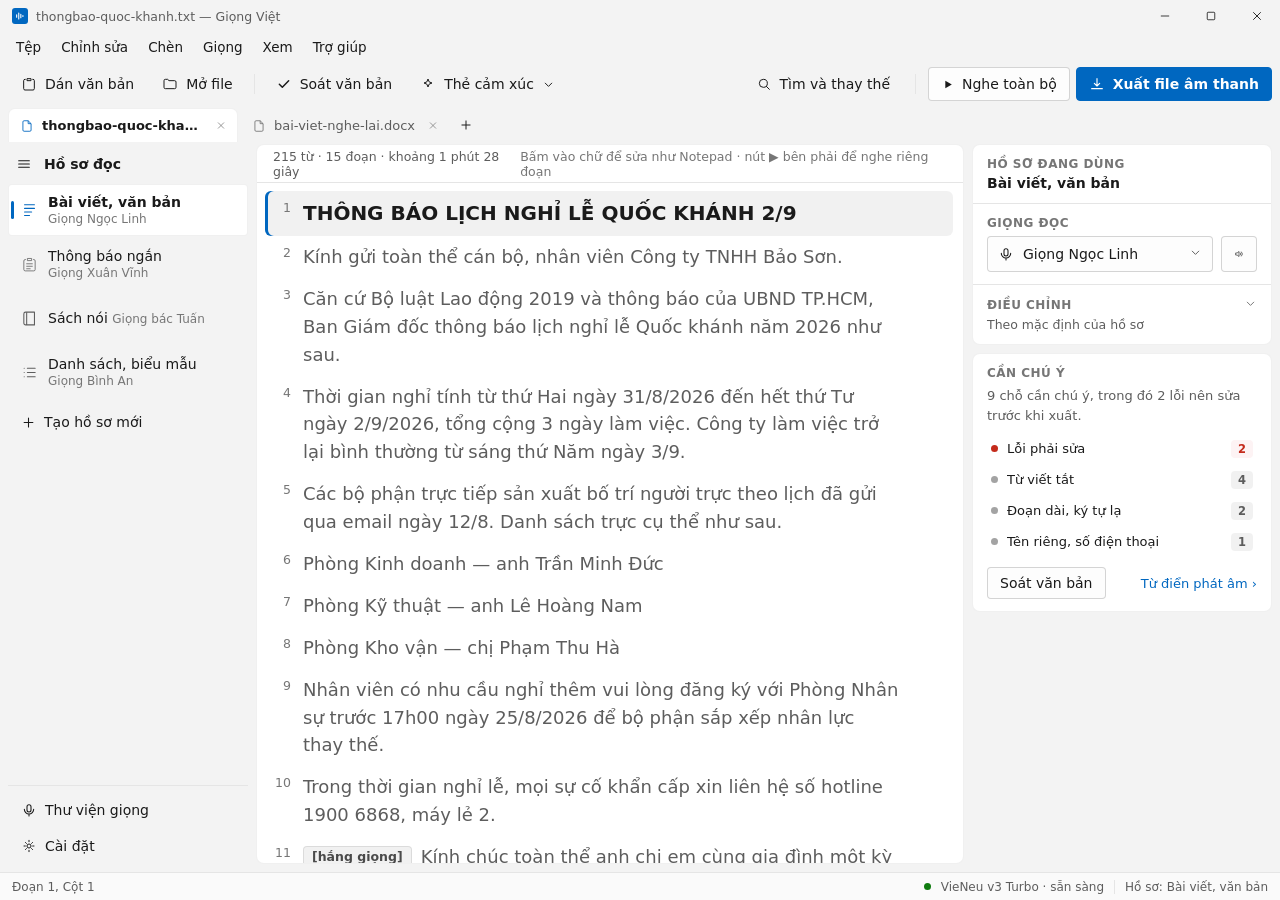
==== commit 25e06c12: "feat: bám thiết kế 17/8 - cảnh báo chưa lưu, menu đúng bản mẫu, màn phụ toàn cửa sổ Năm lượt sửa, tấ" ====
--- a/ui-moi/index.html
+++ b/ui-moi/index.html
@@ -23,6 +23,8 @@
   <symbol id="i-thumuc" viewBox="0 0 24 24"><path d="M3 7a2 2 0 012-2h3.5l2 2H19a2 2 0 012 2v8a2 2 0 01-2 2H5a2 2 0 01-2-2z" stroke="currentColor" stroke-width="1.5" fill="none" stroke-linejoin="round"/></symbol>
   <symbol id="i-tich" viewBox="0 0 24 24"><path d="M5 12.5l4.5 4.5L19 7" stroke="currentColor" stroke-width="2.2" fill="none" stroke-linecap="round" stroke-linejoin="round"/></symbol>
   <symbol id="i-mui" viewBox="0 0 24 24"><path d="M6 9.5l6 6 6-6" stroke="currentColor" stroke-width="1.8" fill="none" stroke-linecap="round"/></symbol>
+  <!-- Mũi tên lùi của các màn toàn cửa sổ: đường về màn hình chính. -->
+  <symbol id="i-lui" viewBox="0 0 24 24"><path d="M14.5 6l-6 6 6 6" stroke="currentColor" stroke-width="1.9" fill="none" stroke-linecap="round" stroke-linejoin="round"/></symbol>
   <symbol id="i-kinhlup" viewBox="0 0 24 24"><circle cx="11" cy="11" r="6" stroke="currentColor" stroke-width="1.5" fill="none"/><path d="M15.5 15.5L20 20" stroke="currentColor" stroke-width="1.5" fill="none" stroke-linecap="round"/></symbol>
   <symbol id="i-tamgiac" viewBox="0 0 24 24"><path d="M8 5l12 7-12 7z" fill="currentColor"/></symbol>
   <symbol id="i-xuat" viewBox="0 0 24 24"><path d="M12 4v11m0 0l-4-4m4 4l4-4M4 19h16" stroke="currentColor" stroke-width="1.7" fill="none" stroke-linecap="round" stroke-linejoin="round"/></symbol>
--- a/ui-moi/man-hinh-chinh.css
+++ b/ui-moi/man-hinh-chinh.css
@@ -15,6 +15,16 @@
             display: flex; align-items: center; justify-content: center; color: var(--acc-txt); }
 .tieude__ten { font-size: 12.5px; color: var(--txt2); }
 .tieude__keo { flex: 1; height: 100%; }
+
+/* CẢ dải logo + tên tệp cũng phải kéo được cửa sổ — lớp pywebview-drag-region
+   gắn trong giao-dien.js. Trước đây chỉ khoảng trống ở giữa mới kéo được, nên
+   bấm đúng vào chữ tiêu đề thì không có gì xảy ra; chủ dự án thử và báo
+   "click khu vực tiêu đề chưa thấy được". Mọi cửa sổ Windows đều kéo được
+   trên cả dải tiêu đề.
+
+   KHÔNG dùng -webkit-app-region: đó là của Electron, WebView2 qua pywebview
+   không hiểu thuộc tính ấy. */
+.tieude__dau { cursor: default; user-select: none; }
 .cuaso { width: 46px; height: 32px; border: 0; background: transparent; color: var(--txt);
          display: flex; align-items: center; justify-content: center; transition: background .15s; }
 .cuaso:hover { background: var(--sub-h); }
@@ -27,13 +37,20 @@
 .menu__muc { height: 22px; padding: 0 10px; border: 0; border-radius: 4px;
              background: transparent; font-size: 13.5px; transition: background .15s; }
 .menu__muc:hover, .menu__muc.dang-mo { background: var(--sub-h); }
-.menu__roi { position: absolute; top: 30px; z-index: 60; }
+/* Ô bọc mỗi nhãn menu: chỉ để bảng con neo vào ĐÚNG nhãn của nó. Cao bằng cả
+   thanh (align-self:stretch) nên top:100% rơi đúng mép dưới thanh menu. */
+.menu__o { position: relative; display: flex; align-items: center; align-self: stretch; }
+.menu__roi { position: absolute; top: 100%; left: 0; z-index: 60; }
 
 /* ============================================================ thanh công cụ 44 */
 
 .congcu { height: 44px; flex: none; display: flex; align-items: center; gap: 2px;
           padding: 0 8px; }
 .congcu__ngan { width: 1px; height: 20px; margin: 0 6px; background: var(--divider); flex: none; }
+/* Ô bọc nút Thẻ cảm xúc, để bảng thẻ neo vào chính nút ấy. */
+.congcu__o { position: relative; display: flex; align-items: center; }
+.congcu__roi { position: absolute; top: 100%; left: 0; margin-top: 4px;
+               z-index: 60; width: 260px; }
 .congcu__phai { margin-left: auto; display: flex; align-items: center; gap: 6px; }
 
 /* Nút Nghe toàn bộ lúc đang đọc: nền accent nhạt + viền accent, nhìn là biết
@@ -84,6 +101,12 @@
 /* ============================================================ vùng ba cột */
 
 .thanchinh { flex: 1; min-height: 0; display: flex; gap: 8px; padding: 2px 8px 8px; }
+/* Thân của màn đứng riêng: chiếm trọn phần dưới thanh tiêu đề. */
+.manphu { flex: 1; min-height: 0; display: flex; flex-direction: column; }
+/* Mũi tên lùi ở đầu thanh tiêu đề. Không kéo cửa sổ được khi bấm lên nó, nên
+   đặt ngoài vùng pywebview-drag-region về mặt sự kiện bằng -webkit-app-region. */
+.tieude__lui { width: 30px; height: 24px; margin-right: 4px; flex: none;
+               -webkit-app-region: no-drag; }
 
 /* --- cột trái 240 --- */
 
@@ -133,23 +156,114 @@
             padding: 0 16px; border-bottom: 1px solid var(--divider); }
 .doc__thongke { font-size: 12.5px; color: var(--txt2); font-variant-numeric: tabular-nums; }
 .doc__goiy { margin-left: auto; font-size: 12.5px; color: var(--txt3); }
-.doc__cuon { flex: 1; min-height: 0; overflow: auto; padding: 8px 0 24px; }
-
+/* Cuộn THẬT. Thanh cuộn mảnh và chỉ hiện khi chuột ở trong vùng đọc - ra khỏi
+   vùng thì màu chuyển trong suốt, cùng lúc các nút ▶ cũng tắt. */
+.doc__cuon { flex: 1; min-height: 0; overflow-y: auto; overflow-x: hidden;
+             padding: 8px 10px 24px 8px;
+             scrollbar-width: thin; scrollbar-color: transparent transparent;
+             transition: scrollbar-color .15s; }
+.doc__cuon:hover { scrollbar-color: var(--rail, #868686) transparent; }
+.doc__cuon::-webkit-scrollbar { width: 8px; }
+.doc__cuon::-webkit-scrollbar-thumb { background: transparent; border-radius: 4px; }
+.doc__cuon:hover::-webkit-scrollbar-thumb { background: var(--rail, #868686); }
+
+/* Mỗi đoạn là một hàng BO GÓC, nền phủ trọn máng số - chữ - nút ▶ chứ không
+   tràn ra sát viền thẻ. Số đo lấy từ bản mẫu cập nhật 14/8: bo 6px, đệm 7×8. */
 .doan { position: relative; width: 100%; display: flex; align-items: flex-start;
-        padding: 4px 0; border: 0; background: transparent; text-align: left;
+        padding: 7px 8px; border: 0; border-radius: 6px;
+        background: transparent; text-align: left;
         transition: background .15s; }
 .doan:hover { background: var(--sub-h); }
-.doan.dang-chon { background: var(--sel); }
+/* Vạch dọc 3px nằm TRONG khối bo góc, dùng inset shadow chứ không border-left:
+   border đẩy nội dung sang phải 3px, làm chữ nhích mỗi lần đổi đoạn chọn. */
+.doan.dang-chon { background: var(--sel); box-shadow: inset 3px 0 0 var(--acc); }
 .doan.dang-doc { background: var(--hl); box-shadow: inset 3px 0 0 var(--acc); }
 .doan.doc-xong .doan__chu, .doan.doc-xong .doan__so { color: var(--dis); }
 
-.doan__so { width: 54px; flex: none; padding-right: 14px; text-align: right;
+/* Máng số trở lại đúng vai bản mẫu: CHỈ là số thứ tự, không phải nút. Việc
+   nghe riêng đoạn đã chuyển hẳn sang nút ▶ nổi bên phải mỗi dòng. */
+/* Máng số CHỈ để đánh dấu vị trí - không còn là nút, và bản mẫu cập nhật đã
+   bỏ hẳn tam giác báo đoạn đang đọc ở đây (việc đó nay là của nút ▶ lề phải).
+   30px thay cho 54px vì không phải chừa chỗ cho mũi tên nữa. */
+.doan__so { width: 30px; flex: none; padding-right: 12px; text-align: right;
+            white-space: nowrap;
             font-size: 12.5px; line-height: var(--dong-doan); color: var(--txt3);
             font-variant-numeric: tabular-nums; border: 0; background: transparent;
-            border-radius: 4px; transition: background .15s, color .15s; }
-.doan__so:hover { color: var(--acc); background: var(--acc-soft); }
+            cursor: default; }
 .doan.dang-doc .doan__so { color: var(--acc); font-weight: 700; }
-.doan__than { flex: 1; min-width: 0; max-width: 700px; padding-right: 24px; }
+
+/* Nút nghe riêng đoạn: hiện khi đưa chuột vào dòng, nằm sát mép phải, canh
+   giữa theo chiều cao của cả đoạn nên đoạn dài mấy dòng vẫn tìm thấy ngay.
+
+   Neo absolute vào .doan (đã position:relative) chứ KHÔNG fixed: nút nằm gọn
+   trong lòng đoạn nên cuộn theo đoạn là đúng, không dính cảnh bị .doc__cuon
+   cắt cụt như mấy thứ bung ra ngoài vùng cuộn.
+
+   Dáng PHẲNG theo đúng nút nghe thử giọng ở cột phải (.roi__nghe): bo 5px,
+   không viền, không bóng đổ. Bản đầu làm tròn 50% có viền có bóng, nhìn ra
+   ngay là "rời rạc" - nó mang ngôn ngữ của một app khác dán vào giữa một giao
+   diện phẳng.
+
+   TUYỆT ĐỐI KHÔNG cho nút nền đặc. Nền dòng lúc rê chuột là --sub-h (xám rất
+   nhạt) chứ không phải --layer (trắng), nên nút nền trắng hiện lên thành một
+   ô trắng lộ liễu giữa dòng - đã thử và hỏng đúng như vậy.
+
+   Cũng không cần nền để che chữ: .doan__than chặn ở max-width 700px, cộng
+   máng số 54px là chữ hết chậm nhất ở 754px, trong khi nút bám mép phải vùng
+   đọc. Hai bên cách nhau vài trăm pixel, không hề đè nhau.
+
+   Nền lúc rê vào nút thì dùng --acc-soft: nó là rgba trong suốt nên chồng lên
+   nền dòng nào cũng hoà, không đục ra một mảng khác màu. */
+.doan__play { position: absolute; right: 10px; top: 50%; z-index: 2;
+              transform: translateY(-50%);
+              width: 26px; height: 26px; display: inline-flex;
+              align-items: center; justify-content: center;
+              border: 1px solid transparent; border-radius: 4px;
+              background: transparent; color: var(--acc);
+              font-size: 12px; cursor: pointer; opacity: 0;
+              transition: opacity .12s, background .12s, border-color .12s; }
+/* Đoạn đang đọc hoặc đang tạo âm thanh: nút hiện sẵn, có viền và nền accent. */
+.doan.dang-doc .doan__play, .doan.dang-tao .doan__play {
+  opacity: 1; border-color: var(--acc); background: var(--acc-soft); }
+/* Ký hiệu do CSS vẽ theo lớp .dang-doc, KHÔNG viết vào HTML. Vòng nhịp đọc
+   gạt lớp ấy mỗi 250ms mà không dựng lại DOM, nên ký hiệu nằm trong HTML thì
+   đoạn sang lượt đọc vẫn trơ ra hình tam giác - phải bấm chỗ khác mới đổi. */
+/* Ký hiệu theo CHUẨN trình phát, bản mẫu chưa nói tới nên lấy lệ thường: đang
+   phát thì nút là TẠM DỪNG, tạm dừng rồi thì trở lại thành phát. Vòng nhịp đọc
+   gạt lớp mỗi 250ms nên ký hiệu phải do CSS vẽ, viết vào HTML là nó trơ ra. */
+.doan__play::after { content: '▶'; }
+.doan.dang-doc .doan__play::after { content: '❚❚'; letter-spacing: -1px; font-size: 9px; }
+.doan.tam-dung .doan__play::after { content: '▶'; letter-spacing: 0; font-size: 12px; }
+.doan:hover .doan__play { opacity: 1; }
+/* Đi bằng bàn phím cũng phải thấy nút, không thì chỉ ai dùng chuột mới nghe được. */
+.doan__play:focus-visible { opacity: 1; outline: 2px solid var(--acc); outline-offset: 1px; }
+.doan__play:hover { background: var(--acc-soft); }
+
+/* KHOÁ - lúc giọng đang tải, mất kết nối hoặc hết lượt. Mờ đi, con trỏ báo
+   không dùng được.
+
+   Vẫn cho bấm, và bấm thì hiện lời nói rõ vì sao: một nút xám ngắt bấm không
+   ăn gì là thứ làm người lớn tuổi loay hoay lâu nhất, còn tệ hơn không có nút. */
+.doan__play.la-khoa { color: var(--dis); cursor: not-allowed; }
+.doan__play.la-khoa:hover { background: transparent; }
+
+/* GÕ THẲNG VÀO CHỮ. Không viền, không nền, không đổi cỡ chữ: nhìn y như lúc
+   chỉ đọc, chỉ khác con trỏ nháy - đó mới là cảm giác "gõ như Notepad".
+   Viền hộp quanh từng đoạn làm cả trang thành một mớ khung. */
+.doan__chu[contenteditable] { outline: none; cursor: text; white-space: pre-wrap; }
+.doan__chu[contenteditable]:focus { background: var(--hl); border-radius: 4px; }
+/* Chữ chạy hết bề ngang ô, KHÔNG chặn ở 700px nữa - cửa sổ rộng mà chữ dồn
+   vào giữa để trống nửa màn hình thì phí, chữ lại ngắn dòng hơn mức cần.
+
+   Chừa 86px bên phải làm chỗ cho HAI nút ▶ và ✎ (mỗi nút 28, nút ngoài cách
+   mép 10, còn lại để thở). Đây là thứ THAY nền đặc dưới nút: trước kia dựa vào
+   trần 700px để chữ không chạm nút, bỏ trần thì phải chừa chỗ, không thì nút
+   lại đè lên chữ. */
+/* Chừa 46px cho MỘT nút ▶ (26 + cách mép 10 + thở). Bản trước chừa 86 vì có
+   thêm nút sửa; nay gõ thẳng vào chữ nên nút ấy không còn. */
+.doan__than { flex: 1; min-width: 0; padding-right: 46px; }
+/* Đang sửa thì ô nhập chiếm hết bề ngang, không phải né nút nào. */
+.doan--sua .doan__than { padding-right: 12px; }
 /* ==================================================== viền kéo đổi cỡ cửa sổ
 
    Cửa sổ frameless nên phải tự vẽ mép. Dải 6px ở cạnh, 12px ở góc — đủ rộng
@@ -192,10 +306,14 @@
   box-shadow: 0 0 0 2px var(--acc-soft);
 }
 
+/* Thẻ nằm NGOÀI vùng gõ, cách chữ 9px, và bấm vào là gỡ - nên phải xưng là
+   bấm được: con trỏ bàn tay, rê vào thì viền và chữ chuyển sang err. */
 .doan__the { display: inline-flex; align-items: center; height: 22px; padding: 0 8px;
-             margin-right: 8px; border: 1px solid var(--chip-bd); border-radius: 4px;
-             background: var(--chip-bg); color: var(--chip-fg);
-             font-size: 12.5px; font-weight: 600; white-space: nowrap; vertical-align: 2px; }
+             margin-right: 9px; border: 1px solid var(--chip-bd); border-radius: 4px;
+             background: var(--chip-bg); color: var(--chip-fg); cursor: pointer;
+             font-size: 12.5px; font-weight: 600; white-space: nowrap; vertical-align: 2px;
+             transition: border-color .12s, color .12s; }
+.doan__the:hover { border-color: var(--err); color: var(--err); }
 
 /* trạng thái rỗng */
 .rong { flex: 1; display: flex; align-items: center; justify-content: center; padding: 24px; }
--- a/ui-moi/man-soat.css
+++ b/ui-moi/man-soat.css
@@ -43,25 +43,50 @@
 .soat__chip--tinh { cursor: default; color: var(--txt3); }
 .soat__chip--tinh:hover { background: none; }
 
-.soat__bang { flex: 1; min-height: 0; overflow: auto; }
+/* CUỘN DỌC THÔI. Để overflow:auto là có thanh cuộn ngang, và khi bảng rộng
+   hơn khung thì các ô co lại, chữ xuống dòng, hàng phình ra và đè lên nhau -
+   đúng cảnh chủ dự án chụp lại: "NỘI DUNG CẢNH BÁO" chồng lên "ĐỀ XUẤT".
+   Bản mẫu designs/GiongDoc - Soát văn bản dùng overflow:hidden. */
+.soat__bang { flex: 1; min-height: 0; overflow-y: auto; overflow-x: hidden; }
 
+/* CHIỀU CAO TỐI THIỂU, không phải chiều cao cố định.
+
+   Bản mẫu ghi "mỗi hàng cao 38px" và đó đúng cho tab 1, nơi mỗi ô chỉ vài
+   chữ. Nhưng tab 2 đựng nguyên đoạn văn: đặt height cứng là chữ tràn ra khỏi
+   hàng và ĐÈ LÊN hàng dưới - chủ dự án mở bản .exe ra gặp ngay.
+
+   Cùng họ với mọi chỗ khác trong dự án: kích thước cứng gặp nội dung do người
+   dùng nhập thì sớm muộn cũng vỡ. Nội dung người dùng nhập -> min-height. */
 .soat__hang {
-  display: flex; align-items: center; gap: 10px; min-height: 38px;
-  padding: 4px 12px; border-bottom: 1px solid var(--divider); font-size: 13px;
+  display: flex; align-items: center; min-height: 38px; flex: none;
+  padding: 6px 12px; border-bottom: 1px solid var(--divider); font-size: 13px;
+  line-height: 1.45;
 }
+/* Hàng hai cột đựng cả đoạn văn: chữ phải bắt đầu từ trên xuống, không thì
+   cột ngắn bị đẩy xuống giữa cột dài, đọc thành hai bậc so le. */
+.soat__bang--doi .soat__hang { align-items: flex-start; }
+.soat__bang--doi .soat__hang--dau { align-items: center; }
 .soat__hang--dau {
-  position: sticky; top: 0; z-index: 2; min-height: 32px;
+  position: sticky; top: 0; z-index: 2; min-height: 32px; align-items: center;
   background: var(--sub-h); color: var(--txt3);
   font-size: 11px; font-weight: 600; letter-spacing: .04em; text-transform: uppercase;
 }
 .soat__hang.chon { background: var(--acc-soft); }
 .soat__hang[data-soatdoan]:not(.soat__hang--dau):hover { background: var(--sel); }
 
-.soat__c1 { flex: none; width: 44px; color: var(--txt3); }
-.soat__c2 { flex: none; width: 150px; display: flex; align-items: center; gap: 6px; }
-.soat__c3 { flex: 1; min-width: 0; }
-.soat__c4 { flex: none; width: 300px; color: var(--txt2); font-size: 12.5px; }
-.soat__c5 { flex: none; width: 170px; display: flex; align-items: center; gap: 8px; }
+/* Bề rộng lấy đúng bản mẫu: 64 · 150 · co giãn · 300 · 150. */
+.soat__c1 { flex: none; width: 64px; text-align: right; padding-right: 12px; color: var(--txt3); }
+.soat__c2 { flex: none; width: 150px; display: flex; align-items: center; gap: 8px; }
+.soat__c3 { flex: 1; min-width: 0; padding-right: 12px; }
+.soat__c4 { flex: none; width: 300px; padding-right: 12px; color: var(--txt2); }
+.soat__c5 { flex: none; width: 150px; display: flex; align-items: center;
+            justify-content: flex-end; gap: 6px; }
+
+/* CẮT BẰNG BA CHẤM — thứ bản mẫu có mà code thiếu, và là gốc của việc vỡ
+   layout. Không có nó thì một câu cảnh báo dài làm cả hàng xô lệch. */
+.soat__c2 > span:last-child, .soat__c3, .soat__c4 {
+  white-space: nowrap; overflow: hidden; text-overflow: ellipsis;
+}
 
 /* Bảng hai cột của tab 2 */
 .soat__d1 { flex: none; width: 44px; color: var(--txt3); }
@@ -76,7 +101,19 @@
 .soat__chan {
   flex: none; padding: 10px 12px; font-size: 12px; color: var(--txt3);
   border-top: 1px solid var(--stroke);
+  display: flex; align-items: center; gap: 12px; flex-wrap: wrap;
 }
+.soat__chan__nut { margin-left: auto; display: flex; align-items: center; gap: 8px; }
+.soat__chan__mo { color: var(--dis); }
+
+/* Nhóm nút bên phải đầu bảng: Bỏ qua tất cả, và lối lấy lại những chỗ đã bỏ. */
+.soat__dauphai { margin-left: auto; display: flex; align-items: center; gap: 10px; }
+
+/* Nút chung lúc chưa dùng được: mờ đi nhưng VẪN bấm được, bấm ra lời nói rõ
+   vì sao. Không dùng thuộc tính disabled vì trình duyệt nuốt luôn tooltip,
+   mà tooltip chính là chỗ ghi lý do. */
+.nut.la-khoa { color: var(--dis); border-color: var(--stroke); cursor: not-allowed; }
+.nut.la-khoa:hover { background: transparent; border-color: var(--stroke); }
 
 .soat__trong {
   flex: 1; display: flex; align-items: center; justify-content: center;
